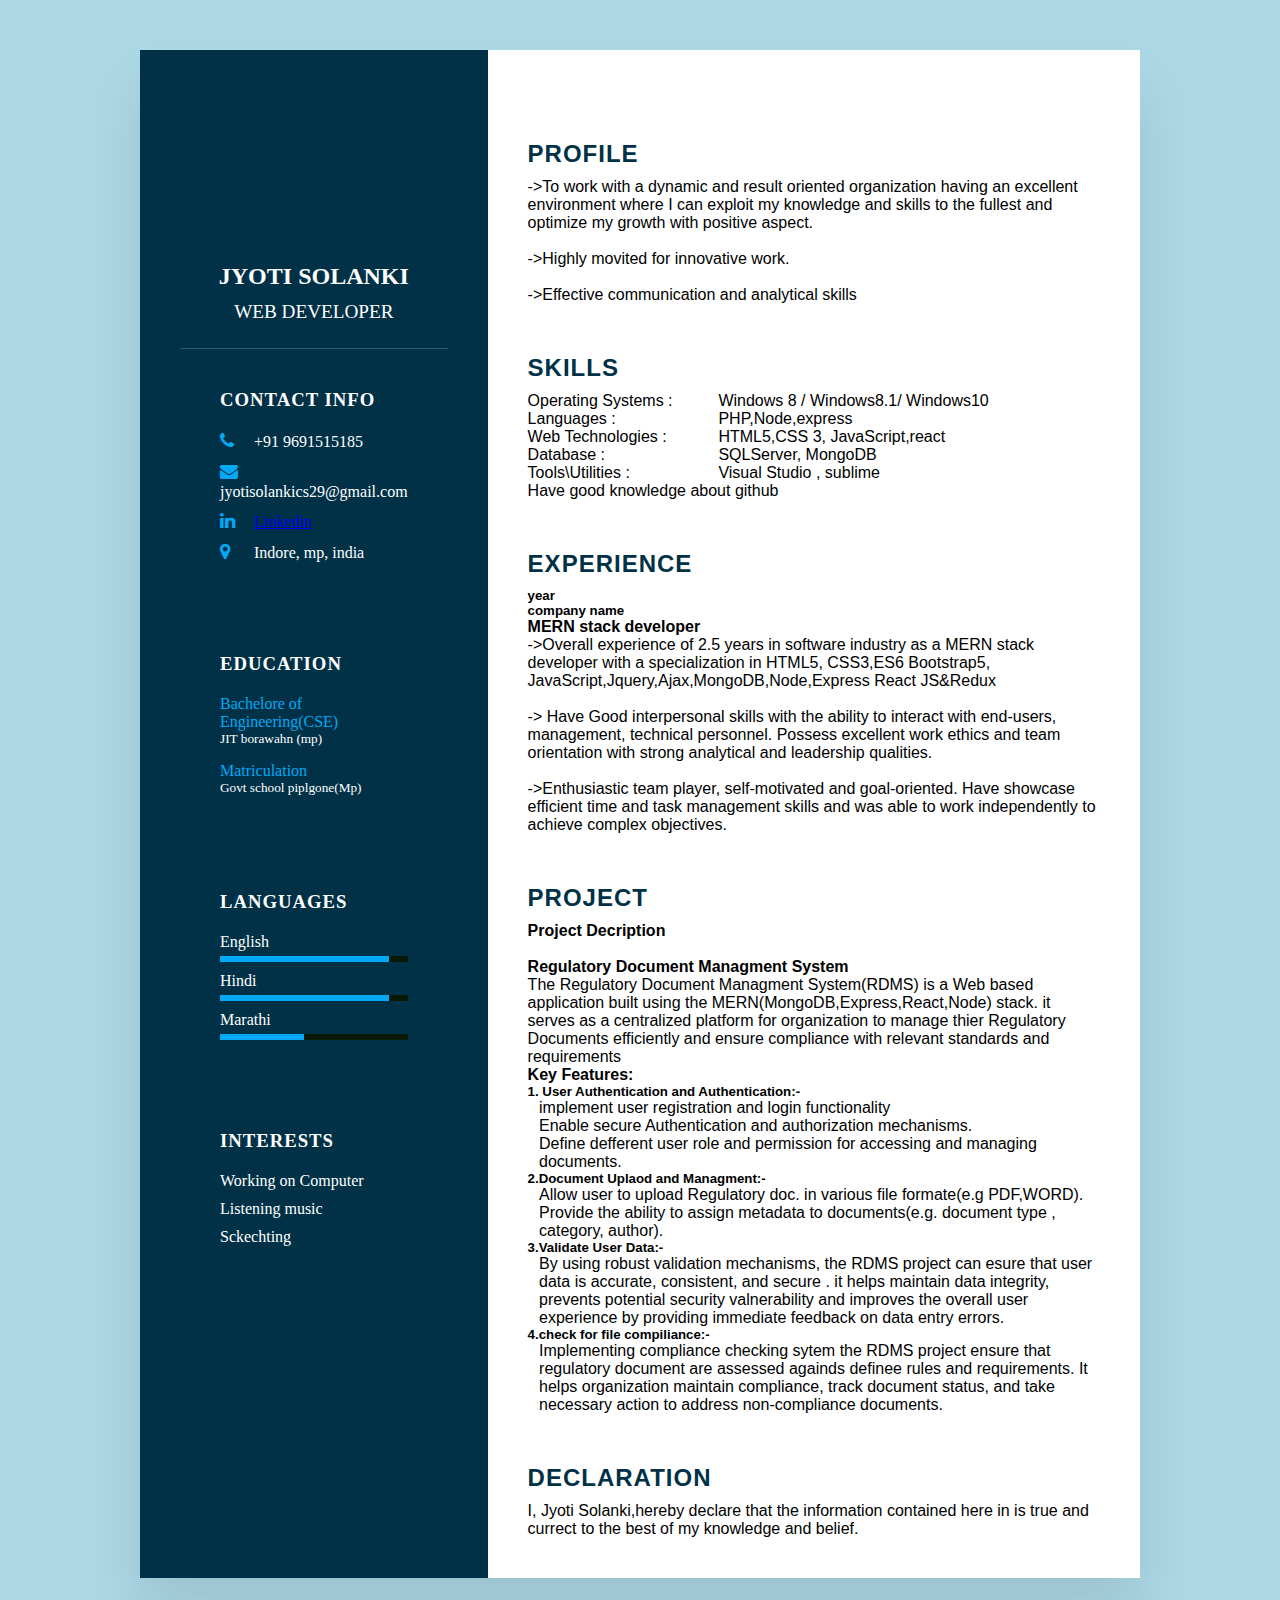
==== index.html @ 67920987 "Update index.html" ====
<!DOCTYPE html>
<html lang="en">
    <head>
        <meta charset="UTF-8">
        <meta name="viewport" content="width=device-width, initial-scale=1.0">
        <link rel="stylesheet" href="https://cdnjs.cloudflare.com/ajax/libs/font-awesome/4.7.0/css/font-awesome.css" integrity="sha512-5A8nwdMOWrSz20fDsjczgUidUBR8liPYU+WymTZP1lmY9G6Oc7HlZv156XqnsgNUzTyMefFTcsFH/tnJE/+xBg==" crossorigin="anonymous" referrerpolicy="no-referrer" />
        <link rel="stylesheet" type="text/css" href="./style.css" />
        <title>Jyoti Solanki Resume</title>
    </head>
    <body>
        <div class="container">
            <div class="left_side">
                <div class="profileText">
                    <div class="imgBx">
                        <img src="https://raw.githubusercontent.com/Jyotisolanki1/profile/main/images/profile.jpg" alt="....">
                    </div>
                    <h2>Jyoti Solanki<br><span>Web Developer</span></h2>
                </div>
                <div class="contactInfo">
                    <h3 class="title">
                        Contact Info
                    </h3>
                    <ul>
                        <li>
                            <span class="icon"><i class="fa fa-phone" aria-hidden="true"></i> </span>
                            <span class="text">  +91 9691515185 </span>
                        </li>
                        <li>
                            <span class="icon"><i class="fa fa-envelope" aria-hidden="true"></i></span>
                            <span class="text"> jyotisolankics29@gmail.com </span>
                        </li>
                        <li>
                            <span class="icon"><i class="fa fa-linkedin" aria-hidden="true"></i></span>
                            <span class="text"> <a href="https://www.linkedin.com/in/jyoti-solanki-6b72b811b" target="_blank">Linkedin</a> </span>
                        </li>
                        <li>
                            <span class="icon"><i class="fa fa-map-marker" aria-hidden="true"></i> </span>
                            <span class="text">Indore, mp, india</span>
                        </li>
                    </ul>
            </div>

            <div class="contactInfo education">
                <h3 class="title">
                    Education
                </h3>
                <ul>
                    <li>
                        <h4>Bachelore of Engineering(CSE)</h4>
                        <h5>JIT borawahn (mp)</h5>
                    </li>
                    <li>
                        <h4>Matriculation</h4>
                        <h5>Govt school piplgone(Mp)</h5>
                    </li>
                </ul>
             </div>
             <div class="contactInfo languages">
                <h3 class="title">
                    Languages
                </h3>
                <ul>
                    <li>
                     <span class="text">English</span>
                     <span class="percent">
                        <div style="width: 90%;"></div>
                     </span>
                    </li>

                    <li>
                        <span class="text">Hindi</span>
                        <span class="percent">
                            <div style="width: 90%;"></div>
                        </span>
                    </li>
                    <li>
                        <span class="text">Marathi</span>
                        <span class="percent">
                            <div style="width: 45%;"></div>
                        </span>
                    </li>

                </ul>
             </div>
             <div class="contactInfo interest">
                <h3 class="title">
                    INTERESTS
                </h3>
                <ul>
                    <li>
                     <span class="text">Working on Computer</span>
                     
                    </li>

                    <li>
                        <span class="text">Listening music</span>
                    </li>
                    <li>
                        <span class="text">Sckechting</span>
                    </li>

                </ul>
             </div>
            </div>
            <div class="right_side">
              <div class="about">
                <h2 class="title2">Profile</h2>
                <p>->To work with a dynamic and result oriented organization having an excellent environment where I can exploit my knowledge and skills to the fullest and optimize my growth with  positive aspect.<br><br>
                ->Highly movited for innovative work.<br><br>
                ->Effective communication and analytical skills                
                </p>
              </div>
              <div class="about">
                <h2 class="title2">Skills</h2>
                <div class="skills">
                    <div class="left">
                        <ul>
                            <li>Operating Systems :</li>
                            <li>Languages :</li>
                            <li>Web Technologies :</li>
                            <li>Database :</li>
                            <li>Tools\Utilities : </li>
                        </ul>
                    </div>
                    <div class="right">
                        <ul>
                            <li>Windows  8 / Windows8.1/ Windows10 </li>
                            <li>PHP,Node,express</li>
                            <li>HTML5,CSS 3, JavaScript,react</li>
                            <li>SQLServer, MongoDB</li>
                            <li>Visual Studio , sublime</li>
                        </ul>
                    </div>
                </div>
                <p>Have good knowledge about github</p>
              </div>
              <div class="about">
                <h2 class="title2">Experience</h2>
                <div class="box">
                    <div class="year">
                        <h5>year </h5>
                        <h5>company name</h5>
                    </div>
                    <div class="text">
                        <h4>MERN stack developer</h4>
                        <p>->Overall experience of 2.5 years in software industry as a  MERN stack developer with a specialization in HTML5, CSS3,ES6 Bootstrap5, JavaScript,Jquery,Ajax,MongoDB,Node,Express React JS&Redux<br><br>
                           -> Have Good interpersonal skills with the ability to interact with end-users, management, technical personnel. Possess excellent work ethics and team orientation with strong analytical and leadership qualities.
                        <br><br>
                        ->Enthusiastic team player, self-motivated and goal-oriented. Have showcase efficient time and task management skills and was able to work independently to achieve complex objectives. 
                    </p>
                    </div>
                </div>               
              </div>
              <div class="about">
                <h2 class="title2">Project</h2>
                <div class="box">
                    <div >
                       
                        <h4>Project Decription</h4>
                        <br>
                    </div>
                    <div class="text">
                        <h4>Regulatory Document Managment System</h4>
                        <p>The Regulatory Document Managment System(RDMS) is a Web based application built using the MERN(MongoDB,Express,React,Node) stack. it serves as a centralized platform for organization to manage thier Regulatory Documents efficiently and ensure compliance with relevant standards and requirements </p>
                    </div>
                    <h4>Key Features:</h4>

                    <!-- User Authentication and Authentication:- -->
                    <h5>1. User Authentication and Authentication:-</h5>
                    <p style="margin-left: 2%;">implement user registration and login functionality</p>
                    <p style="margin-left: 2%;">Enable secure Authentication and authorization mechanisms.</p>
                    <p style="margin-left: 2%;">Define defferent user role and permission for accessing and managing documents.</p>

                    <!-- Document Uplaod and Managment -->
                    <h5>2.Document Uplaod and Managment:-</h5>
                    <p style="margin-left: 2%;">Allow user to upload Regulatory doc. in various file formate(e.g PDF,WORD).</p>
                    <p style="margin-left: 2%;">Provide the ability to assign metadata to documents(e.g. document type , category, author).</p>    
                    
                    
                     <!-- Document Uplaod and Managment -->
                     <h5>3.Validate User Data:-</h5>
                     <p style="margin-left: 2%;">By using robust validation mechanisms, the RDMS project can esure that user data is accurate, consistent, and secure . it helps maintain data integrity, prevents potential security  valnerability and improves the overall user experience by providing immediate feedback on data entry errors.</p>


                      <!-- check for file compiliance -->
                      <h5>4.check for file compiliance:-</h5>
                      <p style="margin-left: 2%;">Implementing compliance checking sytem the RDMS project ensure that regulatory document are assessed againds definee rules and requirements. It helps organization maintain compliance, track document status, and take necessary action to address non-compliance documents.</p>


                     
                </div>               
              </div>
              <div class="about">
                <h2 class="title2">Declaration</h2>
                <div class="box">
                    <div class="text">
                    <p>I, Jyoti Solanki,hereby declare that the information contained here in is true and currect to the best of my knowledge and belief.
                    </p>
                    </div>
                </div>               
              </div>
            </div>
        </div>
    </body>
</html>
---- style.css ----
*{
    margin: 0;
    padding: 0;
    box-sizing: border-box;
}
body{
    background: lightblue;
    display: flex;
    justify-content: center;
    align-items: center;
    min-height: 100vh;
}
.container{
    position: relative;
    width: 100%;
    max-width: 1000px; 
    min-height: 1000px;
    background: #fff;
    display: grid;
    grid-template-columns: 1fr 2fr;
    box-shadow: 0 35px 55px rgba(0,0,0,0.1);
    margin: 50px;
}
.container .left_side{
    position: relative;
    background: #003147;
    padding: 40px;
}
.profileText{
    position: relative;
    display: flex;
    flex-direction: column;
    align-items: center;
    padding-bottom: 20px;
    border-bottom: 1px solid rgba(255,255,255,0.2);
}
.profileText .imgBx{
    position: relative;
    width: 150px;
    height: 150px;
    border-radius: 50%;
    overflow: hidden;
}
.profileText .imgBx img{
    position: absolute;
    top: 0;
    left: 0;
    width: 100%;
    height: 100%;
    object-fit: cover;
}
.profileText h2{
    color: #fff;
    font-size: 1.5em;
    margin-top: 20px;
    text-transform: uppercase;
    text-align: center;
    font-weight: 600;
    line-height: 1.4em;
     
}
.profileText h2 span{
    font-size: 0.8em;
    font-weight: 300;
}
.contactInfo{
    padding: 40px;
}
.title{
    color:#fff;
    text-transform: uppercase;
    font-weight: 600;
    letter-spacing: 1px;
    margin-bottom: 20px;
}
.contactInfo ul{
    position: relative;
}
.contactInfo ul li{
    position: relative;
    list-style: none;
    margin: 10px 0;
    cursor: pointer;
}
.contactInfo ul li .icon{
display: inline-block;
width:30px;
font-size: 18px;
color: #03a9f4;
}
.contactInfo ul li span{
    font-weight: 300;
    color: #fff;
    }
.contactInfo.education  li{
    margin-bottom: 15px;
}
.contactInfo.education h5{
    color:#fff;
    font-weight: 500;
}
.contactInfo.education h4{
    color:#03a9f4;
    font-weight: 500;
}
.contactInfo.languages .percent{
    position: relative;
    width: 100%;
    height: 6px;
    background: #081908;
    display: block;
    margin-top:5px;
}
.contactInfo.languages .percent div{
    position: relative;
    top: 0;
    left: 0;
    height: 100%;
    background: #03a9f4;
}

/* right */
.container .right_side{
    position: relative;
    background: #fff;
    padding: 40px;
    font-weight: 300;
    font-family: 'Franklin Gothic Medium', 'Arial Narrow', Arial, sans-serif;
}
.about{
    margin-top: 50px;
}
.about:last-child{
    margin-bottom: 0;
}
.title2{
 color: #003147;
 text-transform: uppercase;
 letter-spacing: 1px;
 margin-bottom: 10px;
}
.skills{
    display: grid;
    grid-template-columns: 1fr 2fr;
}
.skills ul li{
   list-style: none;
}
@media (max-width: 1000px) {
.container{
    margin: 10px;
    grid-template-columns: repeat(1,1fr);
}
}
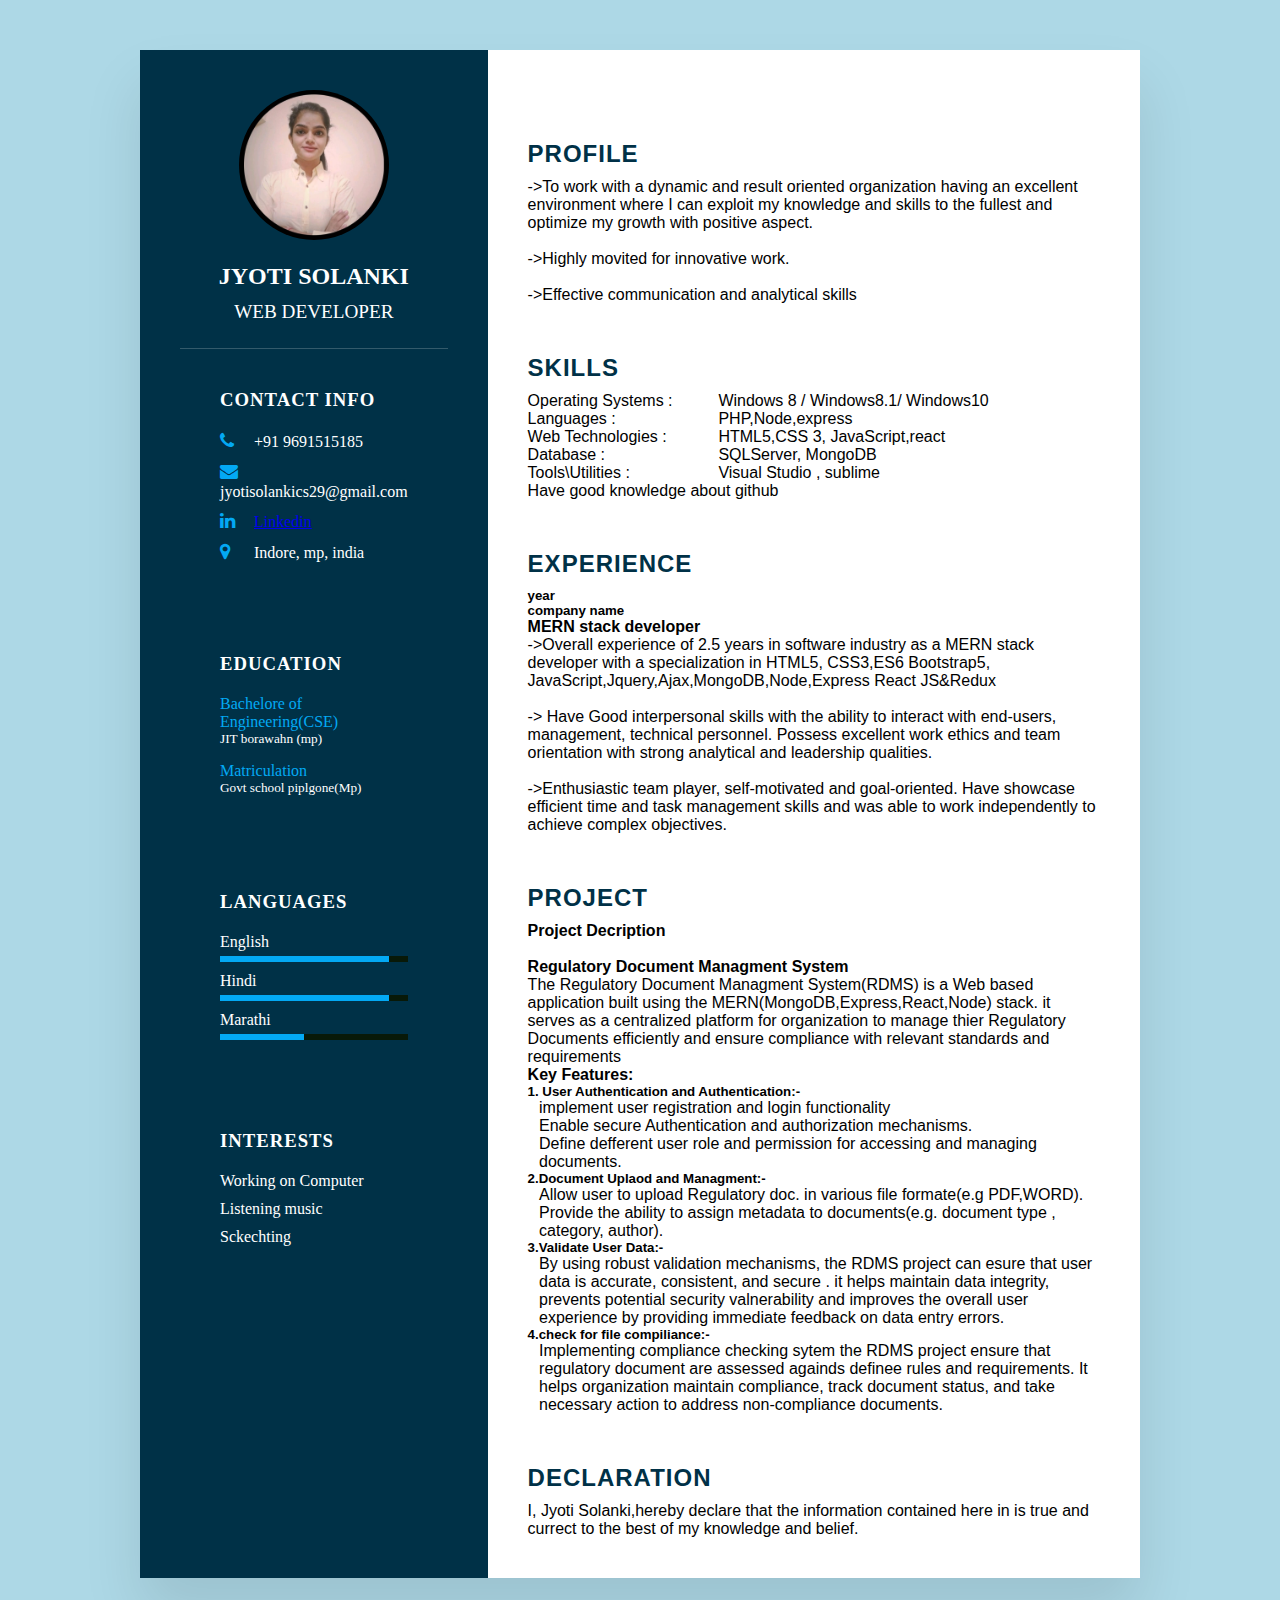
==== commit 8de8345f: "Update index.html" ====
--- a/index.html
+++ b/index.html
@@ -4,7 +4,7 @@
         <meta charset="UTF-8">
         <meta name="viewport" content="width=device-width, initial-scale=1.0">
         <link rel="stylesheet" href="https://cdnjs.cloudflare.com/ajax/libs/font-awesome/4.7.0/css/font-awesome.css" integrity="sha512-5A8nwdMOWrSz20fDsjczgUidUBR8liPYU+WymTZP1lmY9G6Oc7HlZv156XqnsgNUzTyMefFTcsFH/tnJE/+xBg==" crossorigin="anonymous" referrerpolicy="no-referrer" />
-        <link rel="stylesheet" type="text/css" href="./style.css" />
+        <link rel="stylesheet" type="text/css" href="style.css" />
         <title>Jyoti Solanki Resume</title>
     </head>
     <body>
@@ -12,7 +12,7 @@
             <div class="left_side">
                 <div class="profileText">
                     <div class="imgBx">
-                        <img src="https://raw.githubusercontent.com/Jyotisolanki1/profile/main/images/profile.jpg" alt="....">
+                        <img src="./images/profile.jpg" alt="....">
                     </div>
                     <h2>Jyoti Solanki<br><span>Web Developer</span></h2>
                 </div>
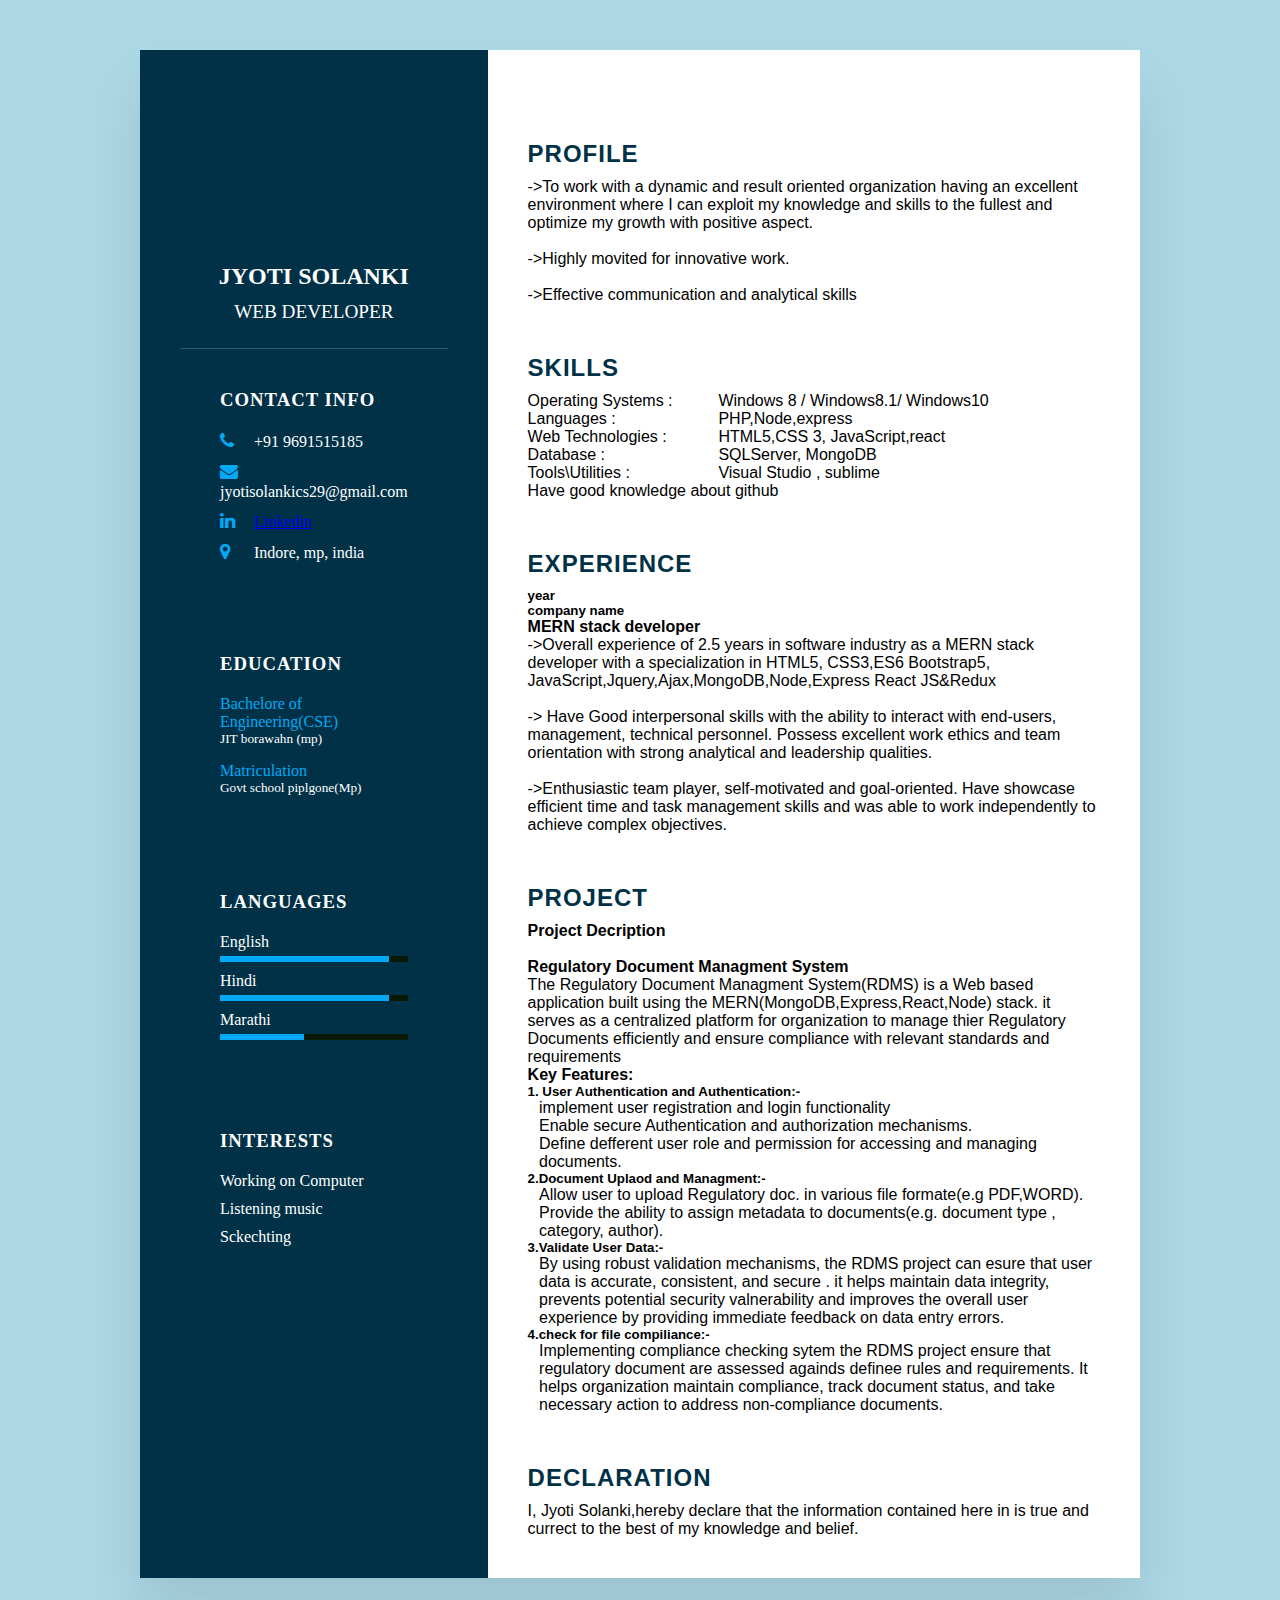
==== commit 7d23519b: "Merge branch 'main' of github.com:Jyotisolanki1/profile" ====
--- a/index.html
+++ b/index.html
@@ -12,7 +12,7 @@
             <div class="left_side">
                 <div class="profileText">
                     <div class="imgBx">
-                        <img src="./images/profile.jpg" alt="....">
+                        <img src="https://raw.githubusercontent.com/Jyotisolanki1/profile/main/images/profile.jpg" alt="....">
                     </div>
                     <h2>Jyoti Solanki<br><span>Web Developer</span></h2>
                 </div>
@@ -31,7 +31,7 @@
                         </li>
                         <li>
                             <span class="icon"><i class="fa fa-linkedin" aria-hidden="true"></i></span>
-                            <span class="text"> <a href="https://www.linkedin.com/in/jyoti-solanki-6b72b811b" target="_blank">Linkedin</a> </span>
+                            <span class="text"> <a href="www.linkedin.com/in/jyoti-solanki-6b72b811b" target="_blank">Linkedin</a> </span>
                         </li>
                         <li>
                             <span class="icon"><i class="fa fa-map-marker" aria-hidden="true"></i> </span>
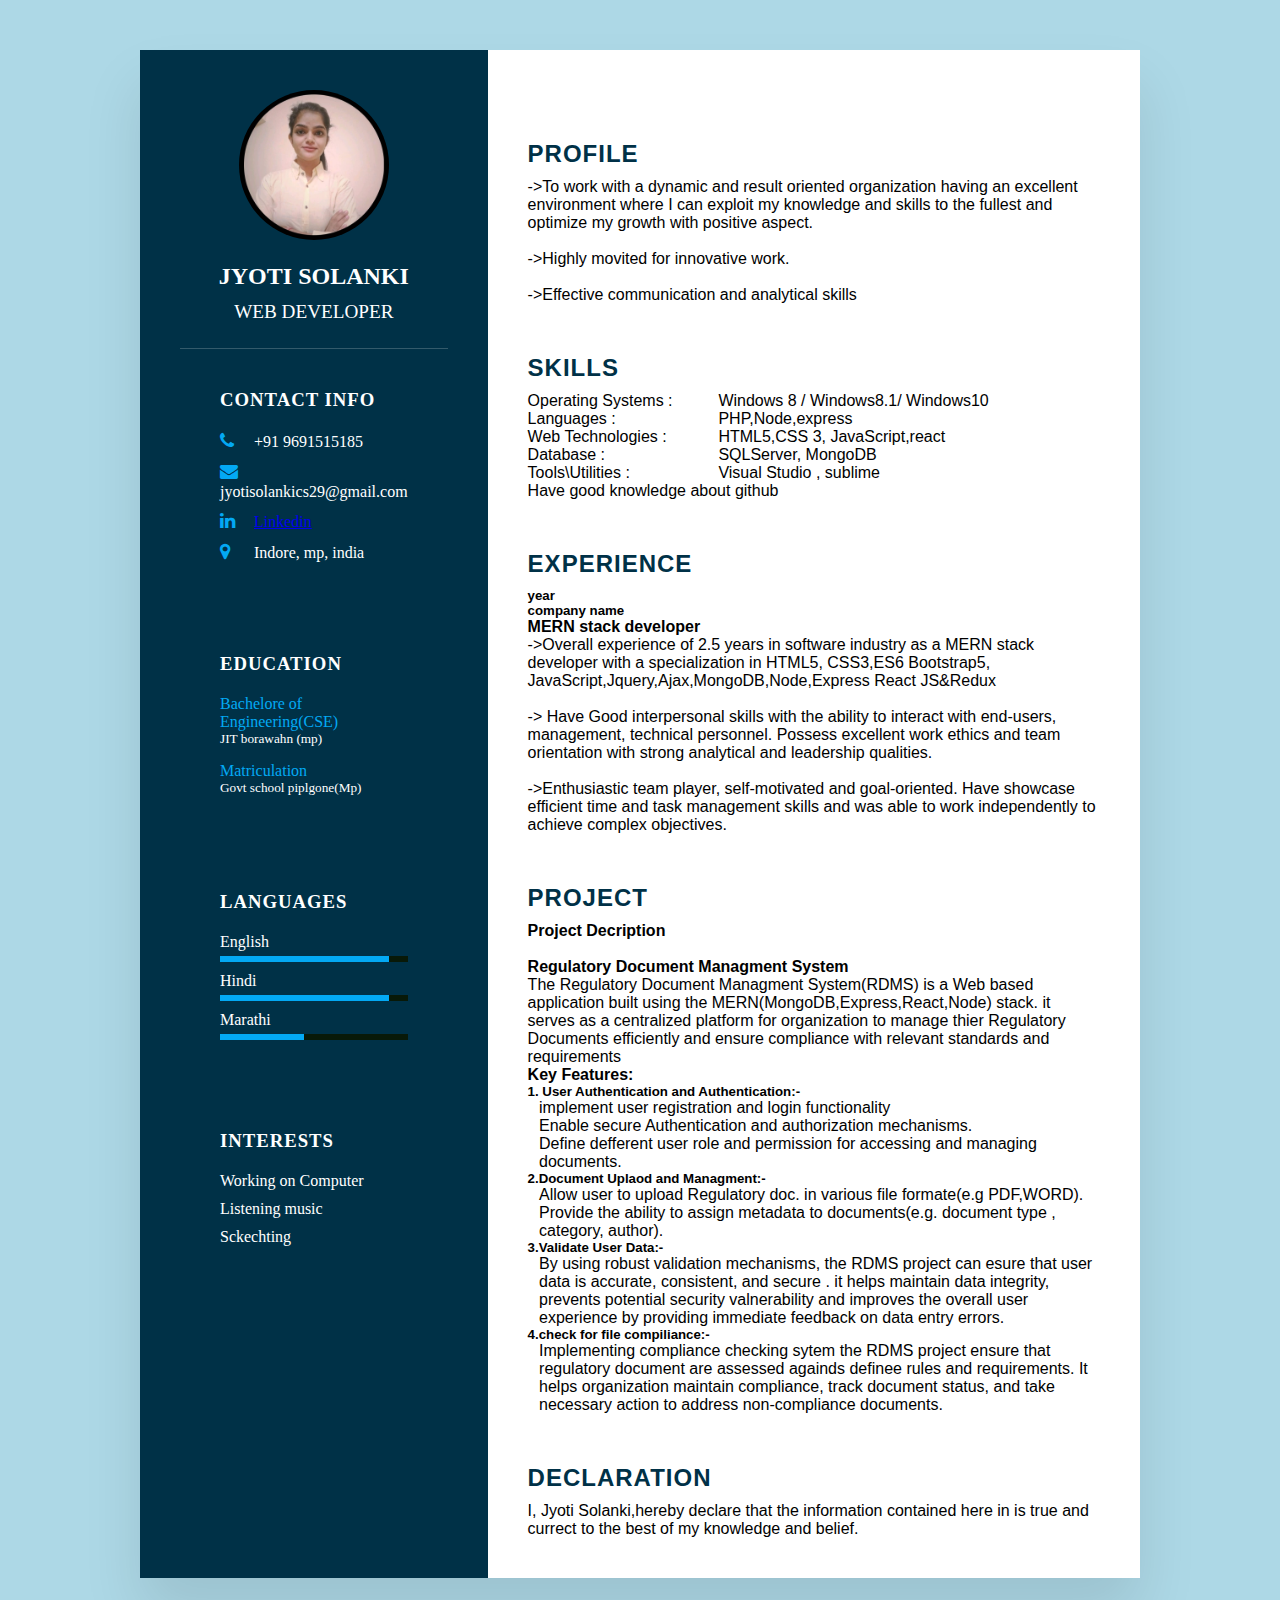
==== commit 523f177b: "Update index.html" ====
--- a/index.html
+++ b/index.html
@@ -12,7 +12,7 @@
             <div class="left_side">
                 <div class="profileText">
                     <div class="imgBx">
-                        <img src="https://raw.githubusercontent.com/Jyotisolanki1/profile/main/images/profile.jpg" alt="....">
+                        <img src="profile.jpg" alt="....">
                     </div>
                     <h2>Jyoti Solanki<br><span>Web Developer</span></h2>
                 </div>
